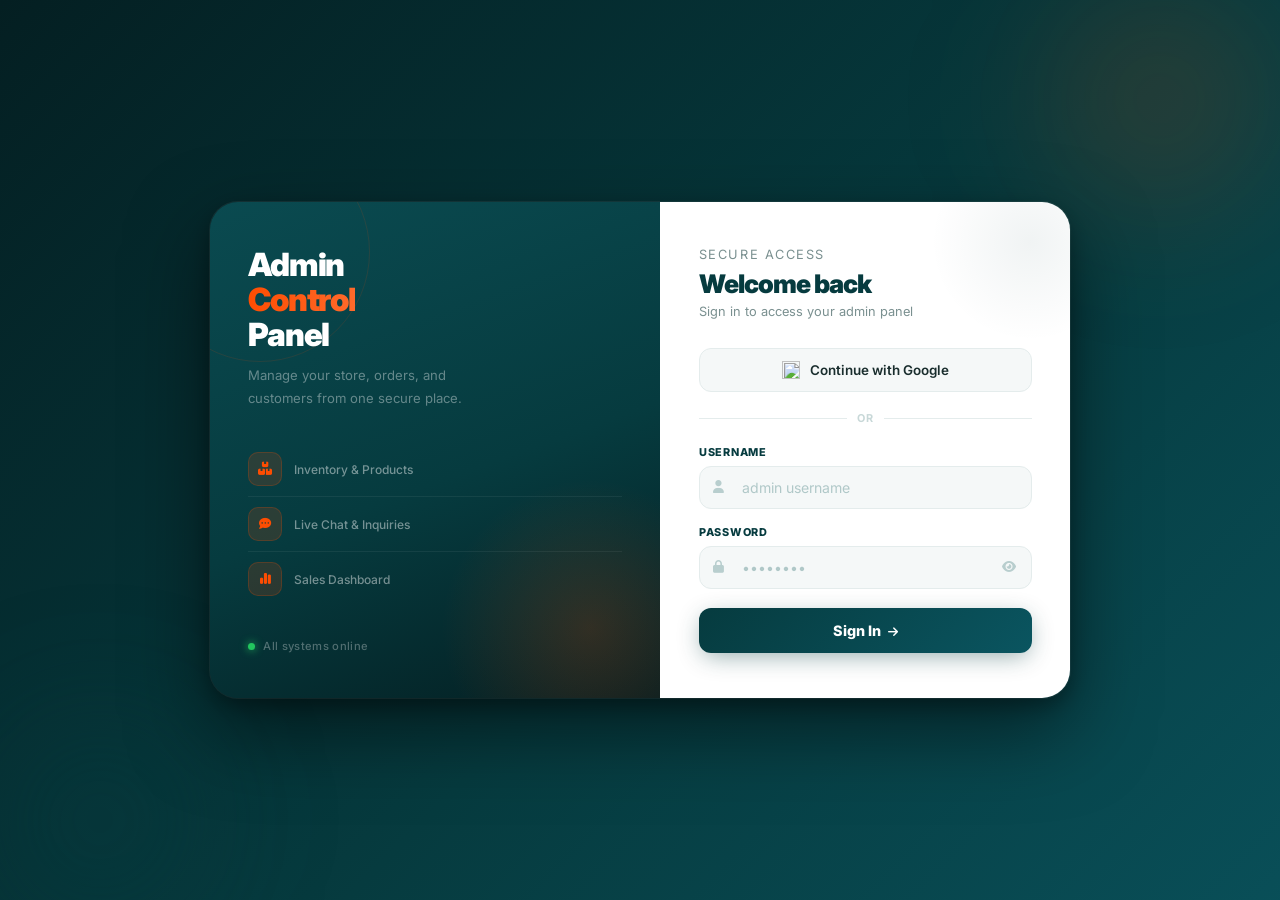
==== admin-login.html @ da143cf5 "Add files via upload" ====
<!DOCTYPE html>
<html lang="en">
<head>
<meta charset="UTF-8">
<meta name="viewport" content="width=device-width, initial-scale=1.0">
<title>Admin Login — Zami Mart</title>
<link rel="icon" type="image/png" href="img/favicon.png">
<link rel="preconnect" href="https://fonts.googleapis.com">
<link rel="preconnect" href="https://fonts.gstatic.com" crossorigin>
<link href="https://fonts.googleapis.com/css2?family=Inter:wght@300;400;500;600;700;800;900&display=swap" rel="stylesheet">
<link rel="stylesheet" href="https://cdnjs.cloudflare.com/ajax/libs/font-awesome/6.5.1/css/all.min.css">
<script type="module" src="firebase-init.js"></script>
<style>
*, *::before, *::after { box-sizing: border-box; margin: 0; padding: 0; }

:root {
  --teal:    #063b3f;
  --teal2:   #0a5560;
  --teal3:   #0d6b78;
  --orange:  #FD4D02;
  --orange2: #ff6a2b;
  --red:     #ef4444;
  --border:  #e4ecec;
  --muted:   #7a9090;
  --bg:      #f5f8f8;
}

html, body {
  height: 100%;
  font-family: 'Inter', sans-serif;
}

body {
  min-height: 100dvh;
  background: #0d1f21;
  display: flex;
  align-items: center;
  justify-content: center;
  padding: 1rem;
  overflow-y: auto;
}

/* ── Animated shifting gradient background ── */
body::before {
  content: '';
  position: fixed; inset: 0;
  background: linear-gradient(
    135deg,
    #041f22,
    #063b3f,
    #0a5560,
    #1a1a1a,
    #3a1800,
    #FD4D02,
    #063b3f,
    #041f22
  );
  background-size: 400% 400%;
  animation: gradientShift 12s ease infinite;
  pointer-events: none;
  z-index: 0;
}
@keyframes gradientShift {
  0%   { background-position: 0% 0%; }
  25%  { background-position: 100% 0%; }
  50%  { background-position: 100% 100%; }
  75%  { background-position: 0% 100%; }
  100% { background-position: 0% 0%; }
}

body::after { content: none; }

/* ── Orb blobs ── */
.blob {
  position: fixed;
  border-radius: 50%;
  pointer-events: none;
  z-index: 0;
  filter: blur(60px);
  animation: blobDrift 8s ease-in-out infinite alternate;
}
.blob-1 {
  width: 360px; height: 360px;
  background: radial-gradient(circle, rgba(253,77,2,.18), transparent 70%);
  top: -80px; right: -60px;
  animation-delay: 0s;
}
.blob-2 {
  width: 280px; height: 280px;
  background: radial-gradient(circle, rgba(6,59,63,.6), transparent 70%);
  bottom: -60px; left: -40px;
  animation-delay: -3s;
}
@keyframes blobDrift {
  from { transform: translate(0,0) scale(1); }
  to   { transform: translate(20px, 15px) scale(1.06); }
}

/* ── Main card ── */
.page {
  position: relative; z-index: 1;
  width: 100%;
  max-width: 860px;
  display: grid;
  grid-template-columns: 1.1fr 1fr;
  border-radius: 28px;
  overflow: hidden;
  box-shadow:
    0 0 0 1px rgba(255,255,255,.06),
    0 32px 80px rgba(0,0,0,.5),
    0 8px 20px rgba(0,0,0,.3);
  animation: cardIn .65s cubic-bezier(.22,1,.36,1) both;
}
@keyframes cardIn {
  from { opacity:0; transform: translateY(32px) scale(.97); }
  to   { opacity:1; transform: none; }
}

/* ══════════════════════════════════
   LEFT PANEL
══════════════════════════════════ */
.panel-left {
  background: linear-gradient(160deg, #0a4a50 0%, #063b3f 55%, #041f22 100%);
  padding: 2.8rem 2.4rem;
  display: flex;
  flex-direction: column;
  justify-content: space-between;
  gap: 2rem;
  position: relative;
  overflow: hidden;
  min-height: 480px;
}

/* inner glow */
.panel-left::before {
  content: '';
  position: absolute;
  width: 300px; height: 300px;
  border-radius: 50%;
  background: radial-gradient(circle, rgba(253,77,2,.18) 0%, transparent 70%);
  bottom: -80px; right: -80px;
  pointer-events: none;
  animation: glowPulse 4s ease-in-out infinite alternate;
}
@keyframes glowPulse {
  from { opacity: .7; transform: scale(1); }
  to   { opacity: 1;  transform: scale(1.1); }
}

/* corner ring accent */
.panel-left::after {
  content: '';
  position: absolute;
  width: 220px; height: 220px;
  border-radius: 50%;
  border: 1px solid rgba(253,77,2,.12);
  top: -60px; left: -60px;
  pointer-events: none;
}

.pl-top { position: relative; z-index: 1; }

/* Logo pill */
.pl-logo-pill {
  display: inline-flex;
  align-items: center;
  gap: 10px;
  background: rgba(255,255,255,.07);
  border: 1px solid rgba(255,255,255,.1);
  backdrop-filter: blur(8px);
  padding: 8px 14px 8px 10px;
  border-radius: 50px;
  margin-bottom: 2rem;
}
.pl-logo-pill img {
  height: 30px;
  width: auto;
  object-fit: contain;
  mix-blend-mode: screen;
  filter: brightness(1.4) saturate(1.1);
}
.pl-logo-pill span {
  font-size: .75rem;
  font-weight: 700;
  letter-spacing: .06em;
  text-transform: uppercase;
  color: rgba(255,255,255,.5);
}

.pl-heading {
  font-size: 2rem;
  font-weight: 900;
  line-height: 1.1;
  letter-spacing: -.04em;
  color: #fff;
  margin-bottom: .75rem;
}
.pl-heading em {
  font-style: normal;
  background: linear-gradient(90deg, var(--orange), var(--orange2));
  -webkit-background-clip: text;
  -webkit-text-fill-color: transparent;
  background-clip: text;
}

.pl-sub {
  font-size: .82rem;
  font-weight: 400;
  color: rgba(255,255,255,.38);
  line-height: 1.7;
  max-width: 240px;
}

/* Feature pills */
.pl-features { position: relative; z-index: 1; }
.pl-feature {
  display: flex;
  align-items: center;
  gap: 12px;
  padding: 10px 0;
  border-bottom: 1px solid rgba(255,255,255,.06);
}
.pl-feature:last-child { border-bottom: none; }
.pl-icon {
  width: 34px; height: 34px;
  border-radius: 10px;
  background: rgba(253,77,2,.15);
  border: 1px solid rgba(253,77,2,.2);
  display: flex; align-items: center; justify-content: center;
  flex-shrink: 0;
  font-size: .78rem;
  color: var(--orange);
}
.pl-feature-text {
  font-size: .75rem;
  font-weight: 500;
  color: rgba(255,255,255,.45);
}

/* Bottom status bar */
.pl-status {
  display: flex;
  align-items: center;
  gap: 8px;
  position: relative; z-index: 1;
}
.pl-dot {
  width: 7px; height: 7px;
  border-radius: 50%;
  background: #22c55e;
  box-shadow: 0 0 8px #22c55e;
  animation: statusPulse 2s ease-in-out infinite;
}
@keyframes statusPulse {
  0%,100% { opacity: 1; box-shadow: 0 0 6px #22c55e; }
  50%      { opacity: .6; box-shadow: 0 0 12px #22c55e; }
}
.pl-status-text {
  font-size: .7rem;
  font-weight: 500;
  color: rgba(255,255,255,.3);
  letter-spacing: .03em;
}

/* ══════════════════════════════════
   RIGHT PANEL
══════════════════════════════════ */
.panel-right {
  background: #fff;
  padding: 2.8rem 2.4rem;
  display: flex;
  flex-direction: column;
  justify-content: center;
  position: relative;
  overflow: hidden;
}

/* top-right teal corner glow */
.panel-right::before {
  content: '';
  position: absolute;
  width: 200px; height: 200px;
  border-radius: 50%;
  background: radial-gradient(circle, rgba(6,59,63,.06) 0%, transparent 70%);
  top: -60px; right: -60px;
  pointer-events: none;
}

/* ── Push notification banner ── */
.notif-banner {
  display: none;
  align-items: center;
  gap: 10px;
  background: linear-gradient(135deg, #fff7f4, #fff);
  border: 1.5px solid rgba(253,77,2,.2);
  border-radius: 12px;
  padding: 10px 12px;
  margin-bottom: 1.4rem;
  animation: bannerSlide .4s cubic-bezier(.22,1,.36,1) both;
}
.notif-banner.show { display: flex; }
@keyframes bannerSlide {
  from { opacity:0; transform: translateY(-8px); }
  to   { opacity:1; transform: none; }
}
.notif-icon {
  width: 34px; height: 34px;
  border-radius: 9px;
  background: linear-gradient(135deg, var(--orange), var(--orange2));
  display: flex; align-items: center; justify-content: center;
  font-size: .8rem; color: #fff; flex-shrink: 0;
}
.notif-text {
  flex: 1;
  font-size: .72rem;
  color: #4a6060;
  line-height: 1.4;
}
.notif-text strong {
  display: block;
  font-size: .75rem;
  font-weight: 700;
  color: var(--teal);
  margin-bottom: 1px;
}
.notif-btn {
  background: var(--orange);
  color: #fff;
  border: none;
  font-family: 'Inter', sans-serif;
  font-size: .68rem;
  font-weight: 700;
  padding: 5px 10px;
  border-radius: 6px;
  cursor: pointer;
  white-space: nowrap;
  transition: background .15s;
  flex-shrink: 0;
}
.notif-btn:hover { background: var(--orange2); }
.notif-dismiss {
  background: none; border: none;
  color: #b0c4c4; cursor: pointer;
  font-size: .75rem; padding: 2px;
  transition: color .15s; flex-shrink: 0;
}
.notif-dismiss:hover { color: var(--teal); }

/* ── Form head ── */
.form-head { margin-bottom: 1.8rem; }
.form-eyebrow {
  font-size: .65rem;
  font-weight: 800;
  letter-spacing: .12em;
  text-transform: uppercase;
  color: var(--orange);
  margin-bottom: .5rem;
}
.form-head h1 {
  font-size: 1.6rem;
  font-weight: 900;
  color: var(--teal);
  letter-spacing: -.04em;
  line-height: 1.1;
  margin-bottom: .4rem;
}
.form-head p {
  font-size: .8rem;
  color: var(--muted);
  font-weight: 400;
}

/* ── Alert ── */
.alert {
  display: none;
  align-items: center; gap: 9px;
  padding: .7rem 1rem;
  border-radius: 10px;
  font-size: .78rem; font-weight: 500;
  margin-bottom: 1rem;
  background: #fef2f2;
  color: var(--red);
  border: 1px solid rgba(239,68,68,.15);
  animation: alertIn .25s ease;
}
.alert.show { display: flex; }
@keyframes alertIn { from { opacity:0; transform:translateY(-5px); } to { opacity:1; transform:none; } }

/* ── Google button ── */
.btn-google {
  display: flex; align-items: center; justify-content: center; gap: 10px;
  width: 100%;
  background: var(--bg);
  color: #1a2e2e;
  font-family: 'Inter', sans-serif;
  font-size: .84rem; font-weight: 600;
  padding: 12px 16px;
  border-radius: 12px;
  border: 1.5px solid var(--border);
  cursor: pointer;
  margin-bottom: 1.2rem;
  transition: border-color .2s, box-shadow .2s, background .15s, transform .1s;
}
.btn-google:hover:not(:disabled) {
  border-color: #c5d5d5;
  background: #fff;
  box-shadow: 0 4px 14px rgba(0,0,0,.07);
  transform: translateY(-1px);
}
.btn-google:active:not(:disabled) { transform: none; }
.btn-google:disabled { opacity: .55; cursor: default; }
.btn-google img { width: 18px; height: 18px; }
.btn-google .g-spin {
  width: 16px; height: 16px;
  border: 2px solid #ddd; border-top-color: var(--teal);
  border-radius: 50%; animation: spin .7s linear infinite; display: none;
}
.btn-google.loading .g-spin { display: block; }
.btn-google.loading .g-label { display: none; }

/* ── Divider ── */
.divider {
  display: flex; align-items: center; gap: 10px;
  margin-bottom: 1.2rem;
  color: #c8d8d8; font-size: .68rem; font-weight: 700;
  letter-spacing: .08em; text-transform: uppercase;
}
.divider::before, .divider::after {
  content: ''; flex: 1; height: 1px; background: var(--border);
}

/* ── Fields ── */
.field { margin-bottom: 1rem; }
.field label {
  display: block;
  font-size: .68rem; font-weight: 800;
  color: var(--teal);
  letter-spacing: .07em; text-transform: uppercase;
  margin-bottom: .45rem;
}
.input-wrap { position: relative; }
.input-wrap input {
  width: 100%;
  padding: 12px 14px 12px 42px;
  border: 1.5px solid var(--border);
  border-radius: 12px;
  font-family: 'Inter', sans-serif;
  font-size: .88rem; color: var(--teal);
  background: var(--bg);
  outline: none;
  transition: border-color .2s, box-shadow .2s, background .2s;
}
.input-wrap input::placeholder { color: #b0c8c8; }
.input-wrap input:focus {
  border-color: var(--teal);
  background: #fff;
  box-shadow: 0 0 0 4px rgba(6,59,63,.07);
}
.input-icon {
  position: absolute;
  left: 14px; top: 50%; transform: translateY(-50%);
  color: #b8cece; font-size: .78rem; pointer-events: none;
  transition: color .2s;
}
.input-wrap:focus-within .input-icon { color: var(--teal); }
.field.err input {
  border-color: var(--red);
  background: #fff8f8;
  box-shadow: 0 0 0 4px rgba(239,68,68,.07);
}
.pw-toggle {
  position: absolute; right: 12px; top: 50%; transform: translateY(-50%);
  background: none; border: none; color: #b8cece;
  font-size: .78rem; cursor: pointer; padding: 4px;
  transition: color .2s;
}
.pw-toggle:hover { color: var(--teal); }
.field-err {
  display: none;
  font-size: .68rem; color: var(--red);
  margin-top: .35rem; align-items: center; gap: 5px;
  font-weight: 500;
}
.field-err.show { display: flex; }

/* ── Login button ── */
.btn-login {
  display: flex; align-items: center; justify-content: center; gap: 8px;
  width: 100%;
  background: linear-gradient(135deg, var(--teal), var(--teal2));
  color: #fff;
  font-family: 'Inter', sans-serif;
  font-size: .9rem; font-weight: 800;
  padding: 14px 0; border-radius: 12px; border: none;
  cursor: pointer; margin-top: .2rem;
  transition: transform .15s, box-shadow .2s, filter .2s;
  box-shadow: 0 6px 24px -4px rgba(6,59,63,.45);
  letter-spacing: .01em;
}
.btn-login:hover:not(:disabled) {
  transform: translateY(-2px);
  box-shadow: 0 12px 32px -6px rgba(6,59,63,.5);
  filter: brightness(1.08);
}
.btn-login:active:not(:disabled) { transform: none; box-shadow: 0 4px 14px -4px rgba(6,59,63,.4); }
.btn-login:disabled { opacity: .6; cursor: default; }
.btn-spin {
  width: 16px; height: 16px;
  border: 2.5px solid rgba(255,255,255,.3);
  border-top-color: #fff; border-radius: 50%;
  animation: spin .7s linear infinite; display: none;
}
@keyframes spin { to { transform: rotate(360deg); } }
.btn-login.loading .btn-spin { display: block; }
.btn-login.loading .btn-text { display: none; }

/* ── Success overlay ── */
.success-overlay {
  display: none;
  position: absolute; inset: 0;
  background: #fff;
  flex-direction: column; align-items: center; justify-content: center;
  gap: 14px; text-align: center; padding: 2rem;
  z-index: 20;
  animation: overlayIn .4s cubic-bezier(.22,1,.36,1) both;
}
.success-overlay.show { display: flex; }
@keyframes overlayIn { from { opacity:0; } to { opacity:1; } }

.so-ring {
  width: 72px; height: 72px;
  border-radius: 50%;
  background: linear-gradient(135deg, var(--teal), var(--teal2));
  display: flex; align-items: center; justify-content: center;
  box-shadow: 0 8px 32px -8px rgba(6,59,63,.55), 0 0 0 10px rgba(6,59,63,.06);
  animation: ringIn .5s cubic-bezier(.34,1.56,.64,1) both;
}
@keyframes ringIn { from { transform: scale(0); } to { transform: scale(1); } }
.so-ring svg path {
  stroke-dasharray: 26; stroke-dashoffset: 26;
  animation: drawCheck .35s ease .25s forwards;
}
@keyframes drawCheck { to { stroke-dashoffset: 0; } }
.so-avatar {
  width: 48px; height: 48px; border-radius: 50%;
  object-fit: cover; border: 2.5px solid var(--teal);
  display: none;
}
.so-name { font-size: 1.05rem; font-weight: 900; color: var(--teal); letter-spacing: -.03em; }
.so-sub  { font-size: .78rem; color: var(--muted); }
.so-loader {
  display: flex; gap: 5px; align-items: center;
}
.so-loader-dot {
  width: 5px; height: 5px; border-radius: 50%;
  background: var(--orange);
  animation: loaderBounce .7s ease-in-out infinite alternate;
}
.so-loader-dot:nth-child(2) { animation-delay: .15s; background: var(--teal); }
.so-loader-dot:nth-child(3) { animation-delay: .3s;  background: #f0b429; }
@keyframes loaderBounce {
  from { transform: translateY(0); opacity: .5; }
  to   { transform: translateY(-5px); opacity: 1; }
}

/* ── Shake ── */
@keyframes shake {
  0%,100% { transform: translateX(0); }
  18%      { transform: translateX(-8px); }
  36%      { transform: translateX(8px); }
  54%      { transform: translateX(-5px); }
  72%      { transform: translateX(5px); }
}
.shake { animation: shake .4s ease; }

/* ══════════════════════════════════
   RESPONSIVE
══════════════════════════════════ */
@media (max-width: 680px) {
  body { padding: .75rem; }

  .page {
    grid-template-columns: 1fr;
    max-width: 420px;
    border-radius: 20px;
  }

  .panel-left {
    padding: 2rem 1.8rem 1.6rem;
    min-height: auto;
    gap: 1.4rem;
  }
  .pl-logo-pill { margin-bottom: 1.2rem; }
  .pl-heading { font-size: 1.55rem; }
  .pl-features { display: none; } /* hide on mobile to save space */
  .pl-status { margin-top: 0; }

  .panel-right { padding: 2rem 1.8rem; }
  .form-head h1 { font-size: 1.35rem; }
}

@media (max-width: 380px) {
  .panel-right { padding: 1.6rem 1.4rem; }
  .panel-left  { padding: 1.6rem 1.4rem; }
}
</style>
</head>
<body>

<!-- atmospheric blobs -->
<div class="blob blob-1"></div>
<div class="blob blob-2"></div>

<div class="page">

  <!-- ══ LEFT PANEL ══ -->
  <div class="panel-left">

    <div class="pl-top">
      <h2 class="pl-heading">Admin<br><em>Control</em><br>Panel</h2>
      <p class="pl-sub">Manage your store, orders, and customers from one secure place.</p>
    </div>

    <div class="pl-features">
      <div class="pl-feature">
        <div class="pl-icon"><i class="fa-solid fa-boxes-stacked"></i></div>
        <span class="pl-feature-text">Inventory & Products</span>
      </div>
      <div class="pl-feature">
        <div class="pl-icon"><i class="fa-solid fa-comment-dots"></i></div>
        <span class="pl-feature-text">Live Chat & Inquiries</span>
      </div>
      <div class="pl-feature">
        <div class="pl-icon"><i class="fa-solid fa-chart-simple"></i></div>
        <span class="pl-feature-text">Sales Dashboard</span>
      </div>
    </div>

    <div class="pl-status">
      <span class="pl-dot"></span>
      <span class="pl-status-text">All systems online</span>
    </div>

  </div>

  <!-- ══ RIGHT PANEL ══ -->
  <div class="panel-right" id="panelRight">

    <!-- Success overlay -->
    <div class="success-overlay" id="successOverlay">
      <div class="so-ring">
        <svg width="30" height="30" viewBox="0 0 30 30" fill="none">
          <path d="M7 15.5L13 21.5L23 10" stroke="#fff" stroke-width="3" stroke-linecap="round" stroke-linejoin="round"/>
        </svg>
      </div>
      <img class="so-avatar" id="soAvatar" src="" alt="">
      <p class="so-name" id="soName">Welcome back!</p>
      <p class="so-sub">Redirecting to dashboard…</p>
      <div class="so-loader">
        <span class="so-loader-dot"></span>
        <span class="so-loader-dot"></span>
        <span class="so-loader-dot"></span>
      </div>
    </div>

    <!-- Push notification banner -->
    <div class="notif-banner" id="notifBanner">
      <div class="notif-icon"><i class="fa-solid fa-bell"></i></div>
      <div class="notif-text">
        <strong>Enable Notifications</strong>
        Get alerts for new orders & inquiries
      </div>
      <button class="notif-btn" id="notifAllow">Enable</button>
      <button class="notif-dismiss" id="notifDismiss" title="Dismiss"><i class="fa-solid fa-xmark"></i></button>
    </div>

    <div class="form-head">
      <p class="form-eyebrow">Secure Access</p>
      <h1>Welcome back</h1>
      <p>Sign in to access your admin panel</p>
    </div>

    <!-- Alert -->
    <div class="alert" id="alertBox">
      <i class="fa-solid fa-circle-xmark"></i>
      <span id="alertMsg">Incorrect credentials.</span>
    </div>

    <!-- Google SSO -->
    <button class="btn-google" id="btnGoogle">
      <img src="https://www.gstatic.com/firebasejs/ui/2.0.0/images/auth/google.svg" alt="">
      <span class="g-label">Continue with Google</span>
      <div class="g-spin"></div>
    </button>

    <div class="divider">or</div>

    <!-- Username -->
    <div class="field" id="fieldUser">
      <label for="adminUser">Username</label>
      <div class="input-wrap">
        <input type="text" id="adminUser" placeholder="admin username" autocomplete="username" autocapitalize="off" spellcheck="false">
        <i class="fa-solid fa-user input-icon"></i>
      </div>
      <div class="field-err" id="errUser"><i class="fa-solid fa-circle-exclamation"></i> This field is required</div>
    </div>

    <!-- Password -->
    <div class="field" id="fieldPw">
      <label for="adminPw">Password</label>
      <div class="input-wrap">
        <input type="password" id="adminPw" placeholder="••••••••" autocomplete="current-password">
        <i class="fa-solid fa-lock input-icon"></i>
        <button type="button" class="pw-toggle" id="pwToggle" tabindex="-1">
          <i class="fa-solid fa-eye" id="pwToggleIcon"></i>
        </button>
      </div>
      <div class="field-err" id="errPw"><i class="fa-solid fa-circle-exclamation"></i> This field is required</div>
    </div>

    <button class="btn-login" id="loginBtn">
      <div class="btn-spin"></div>
      <span class="btn-text">Sign In &nbsp;<i class="fa-solid fa-arrow-right" style="font-size:.8em"></i></span>
    </button>

  </div>
</div>

<script>
(function () {
  'use strict';

  // ── CREDENTIALS ──────────────────────────────
  var ADMIN_USER   = 'zamimart_admin';
  var ADMIN_PASS   = 'Zami@2026!';
  var ADMIN_EMAILS = [
    'zamimart.official@gmail.com',
  ];
  var SESSION_KEY = 'zm_admin_auth';
  var TARGET      = 'admin.html';

  // Already logged in → skip
  try {
    if (sessionStorage.getItem(SESSION_KEY) === '1') {
      window.location.replace(TARGET);
    }
  } catch(e) {}

  // ── DOM ──────────────────────────────────────
  var panelRight  = document.getElementById('panelRight');
  var overlay     = document.getElementById('successOverlay');
  var alertBox    = document.getElementById('alertBox');
  var alertMsg    = document.getElementById('alertMsg');
  var userEl      = document.getElementById('adminUser');
  var pwEl        = document.getElementById('adminPw');
  var loginBtn    = document.getElementById('loginBtn');
  var btnGoogle   = document.getElementById('btnGoogle');
  var pwToggle    = document.getElementById('pwToggle');
  var pwIcon      = document.getElementById('pwToggleIcon');
  var fieldUser   = document.getElementById('fieldUser');
  var fieldPw     = document.getElementById('fieldPw');
  var errUser     = document.getElementById('errUser');
  var errPw       = document.getElementById('errPw');
  var soName      = document.getElementById('soName');
  var soAvatar    = document.getElementById('soAvatar');
  var notifBanner = document.getElementById('notifBanner');
  var notifAllow  = document.getElementById('notifAllow');
  var notifDismiss= document.getElementById('notifDismiss');

  // ── Push Notification Setup ───────────────────
  function initNotifBanner() {
    if (!('Notification' in window)) return;
    var dismissed = false;
    try { dismissed = localStorage.getItem('zm_notif_dismissed') === '1'; } catch(e){}

    if (dismissed) return;
    if (Notification.permission === 'granted') return;
    if (Notification.permission === 'denied') return;

    // Show banner after short delay
    setTimeout(function() {
      notifBanner.classList.add('show');
    }, 1200);

    notifAllow.addEventListener('click', function() {
      Notification.requestPermission().then(function(perm) {
        notifBanner.classList.remove('show');
        try { localStorage.setItem('zm_notif_dismissed', '1'); } catch(e){}
        if (perm === 'granted') {
          // Test notification
          setTimeout(function() {
            try {
              new Notification('Zami Mart Admin', {
                body: 'Notifications enabled! You\'ll be alerted for new orders.',
                icon: 'img/favicon.png',
                badge: 'img/favicon.png'
              });
            } catch(e) {}
          }, 300);
        }
      });
    });

    notifDismiss.addEventListener('click', function() {
      notifBanner.classList.remove('show');
      try { localStorage.setItem('zm_notif_dismissed', '1'); } catch(e){}
    });
  }

  initNotifBanner();

  // ── Helpers ──────────────────────────────────
  function showAlert(msg) { alertMsg.textContent = msg; alertBox.classList.add('show'); }
  function hideAlert()    { alertBox.classList.remove('show'); }

  function shake() {
    panelRight.classList.remove('shake');
    void panelRight.offsetWidth;
    panelRight.classList.add('shake');
    panelRight.addEventListener('animationend', function() {
      panelRight.classList.remove('shake');
    }, { once: true });
  }

  function clearErrors() {
    fieldUser.classList.remove('err'); errUser.classList.remove('show');
    fieldPw.classList.remove('err');   errPw.classList.remove('show');
    hideAlert();
  }

  function grantAccess(name, photoURL) {
    try { sessionStorage.setItem(SESSION_KEY, '1'); } catch(e){}
    soName.textContent = 'Welcome, ' + (name || 'Admin') + '!';
    if (photoURL) { soAvatar.src = photoURL; soAvatar.style.display = 'block'; }
    overlay.classList.add('show');

    // Send notification if permission granted
    if (typeof Notification !== 'undefined' && Notification.permission === 'granted') {
      try {
        new Notification('Zami Mart Admin', {
          body: 'You are now signed in to the admin panel.',
          icon: 'img/favicon.png'
        });
      } catch(e) {}
    }

    setTimeout(function() { window.location.replace(TARGET); }, 1800);
  }

  // ── Password toggle ──────────────────────────
  pwToggle.addEventListener('click', function() {
    var show = pwEl.type === 'password';
    pwEl.type = show ? 'text' : 'password';
    pwIcon.className = show ? 'fa-solid fa-eye-slash' : 'fa-solid fa-eye';
  });

  // ── Clear on type ────────────────────────────
  userEl.addEventListener('input', clearErrors);
  pwEl.addEventListener('input', clearErrors);

  // ── Enter key ────────────────────────────────
  [userEl, pwEl].forEach(function(el) {
    el.addEventListener('keydown', function(e) { if (e.key === 'Enter') doLogin(); });
  });

  // ── Username + Password login ─────────────────
  loginBtn.addEventListener('click', doLogin);

  function doLogin() {
    clearErrors();
    var user = userEl.value.trim();
    var pass = pwEl.value;
    var ok   = true;

    if (!user) { fieldUser.classList.add('err'); errUser.classList.add('show'); ok = false; }
    if (!pass) { fieldPw.classList.add('err');   errPw.classList.add('show');   ok = false; }
    if (!ok) return;

    loginBtn.classList.add('loading');
    loginBtn.disabled = true;

    setTimeout(function() {
      if (user === ADMIN_USER && pass === ADMIN_PASS) {
        grantAccess('Admin');
      } else {
        loginBtn.classList.remove('loading');
        loginBtn.disabled = false;
        shake();
        fieldPw.classList.add('err');
        showAlert('Incorrect username or password.');
        pwEl.value = '';
        pwEl.focus();
      }
    }, 700);
  }

  // ── Google Sign-In ────────────────────────────
  function triggerGoogle() {
    if (typeof window.zmSignInWithGoogle !== 'function') {
      window.addEventListener('fb-ready', triggerGoogle, { once: true });
      return;
    }
    btnGoogle.classList.add('loading');
    btnGoogle.disabled = true;

    window.zmSignInWithGoogle().then(function(gUser) {
      var email   = (gUser.email || '').toLowerCase().trim();
      var isAdmin = ADMIN_EMAILS.some(function(e) { return e.toLowerCase() === email; });

      if (isAdmin) {
        grantAccess(gUser.displayName || gUser.email, gUser.photoURL);
      } else {
        if (window.zmSignOutGoogle) window.zmSignOutGoogle();
        btnGoogle.classList.remove('loading');
        btnGoogle.disabled = false;
        shake();
        showAlert('Access denied. This Google account is not authorized.');
      }
    }).catch(function(err) {
      btnGoogle.classList.remove('loading');
      btnGoogle.disabled = false;
      if (err && err.code === 'auth/popup-closed-by-user') return;
      showAlert('Google sign-in failed. Please try again.');
    });
  }

  btnGoogle.addEventListener('click', triggerGoogle);

})();
</script>
</body>
</html>
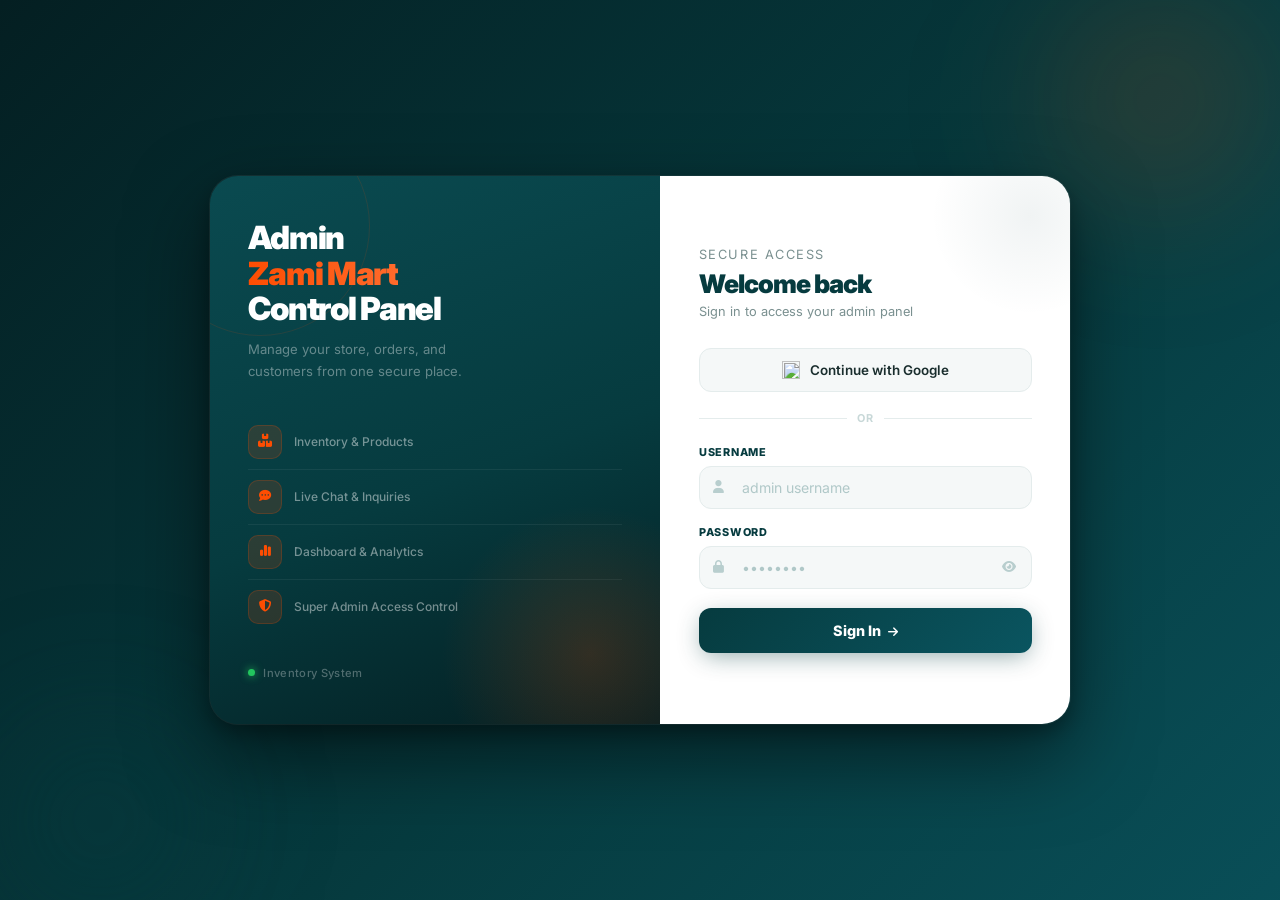
==== commit 1766d3fd: "Add files via upload" ====
--- a/admin-login.html
+++ b/admin-login.html
@@ -40,21 +40,10 @@
   overflow-y: auto;
 }
 
-/* ── Animated shifting gradient background ── */
 body::before {
   content: '';
   position: fixed; inset: 0;
-  background: linear-gradient(
-    135deg,
-    #041f22,
-    #063b3f,
-    #0a5560,
-    #1a1a1a,
-    #3a1800,
-    #FD4D02,
-    #063b3f,
-    #041f22
-  );
+  background: linear-gradient(135deg,#041f22,#063b3f,#0a5560,#1a1a1a,#3a1800,#FD4D02,#063b3f,#041f22);
   background-size: 400% 400%;
   animation: gradientShift 12s ease infinite;
   pointer-events: none;
@@ -68,9 +57,6 @@
   100% { background-position: 0% 0%; }
 }
 
-body::after { content: none; }
-
-/* ── Orb blobs ── */
 .blob {
   position: fixed;
   border-radius: 50%;
@@ -83,7 +69,6 @@
   width: 360px; height: 360px;
   background: radial-gradient(circle, rgba(253,77,2,.18), transparent 70%);
   top: -80px; right: -60px;
-  animation-delay: 0s;
 }
 .blob-2 {
   width: 280px; height: 280px;
@@ -96,7 +81,6 @@
   to   { transform: translate(20px, 15px) scale(1.06); }
 }
 
-/* ── Main card ── */
 .page {
   position: relative; z-index: 1;
   width: 100%;
@@ -105,10 +89,7 @@
   grid-template-columns: 1.1fr 1fr;
   border-radius: 28px;
   overflow: hidden;
-  box-shadow:
-    0 0 0 1px rgba(255,255,255,.06),
-    0 32px 80px rgba(0,0,0,.5),
-    0 8px 20px rgba(0,0,0,.3);
+  box-shadow: 0 0 0 1px rgba(255,255,255,.06), 0 32px 80px rgba(0,0,0,.5), 0 8px 20px rgba(0,0,0,.3);
   animation: cardIn .65s cubic-bezier(.22,1,.36,1) both;
 }
 @keyframes cardIn {
@@ -116,9 +97,7 @@
   to   { opacity:1; transform: none; }
 }
 
-/* ══════════════════════════════════
-   LEFT PANEL
-══════════════════════════════════ */
+/* LEFT PANEL */
 .panel-left {
   background: linear-gradient(160deg, #0a4a50 0%, #063b3f 55%, #041f22 100%);
   padding: 2.8rem 2.4rem;
@@ -130,8 +109,6 @@
   overflow: hidden;
   min-height: 480px;
 }
-
-/* inner glow */
 .panel-left::before {
   content: '';
   position: absolute;
@@ -146,8 +123,6 @@
   from { opacity: .7; transform: scale(1); }
   to   { opacity: 1;  transform: scale(1.1); }
 }
-
-/* corner ring accent */
 .panel-left::after {
   content: '';
   position: absolute;
@@ -157,36 +132,7 @@
   top: -60px; left: -60px;
   pointer-events: none;
 }
-
 .pl-top { position: relative; z-index: 1; }
-
-/* Logo pill */
-.pl-logo-pill {
-  display: inline-flex;
-  align-items: center;
-  gap: 10px;
-  background: rgba(255,255,255,.07);
-  border: 1px solid rgba(255,255,255,.1);
-  backdrop-filter: blur(8px);
-  padding: 8px 14px 8px 10px;
-  border-radius: 50px;
-  margin-bottom: 2rem;
-}
-.pl-logo-pill img {
-  height: 30px;
-  width: auto;
-  object-fit: contain;
-  mix-blend-mode: screen;
-  filter: brightness(1.4) saturate(1.1);
-}
-.pl-logo-pill span {
-  font-size: .75rem;
-  font-weight: 700;
-  letter-spacing: .06em;
-  text-transform: uppercase;
-  color: rgba(255,255,255,.5);
-}
-
 .pl-heading {
   font-size: 2rem;
   font-weight: 900;
@@ -202,7 +148,6 @@
   -webkit-text-fill-color: transparent;
   background-clip: text;
 }
-
 .pl-sub {
   font-size: .82rem;
   font-weight: 400;
@@ -210,8 +155,6 @@
   line-height: 1.7;
   max-width: 240px;
 }
-
-/* Feature pills */
 .pl-features { position: relative; z-index: 1; }
 .pl-feature {
   display: flex;
@@ -231,19 +174,8 @@
   font-size: .78rem;
   color: var(--orange);
 }
-.pl-feature-text {
-  font-size: .75rem;
-  font-weight: 500;
-  color: rgba(255,255,255,.45);
-}
-
-/* Bottom status bar */
-.pl-status {
-  display: flex;
-  align-items: center;
-  gap: 8px;
-  position: relative; z-index: 1;
-}
+.pl-feature-text { font-size: .75rem; font-weight: 500; color: rgba(255,255,255,.45); }
+.pl-status { display: flex; align-items: center; gap: 8px; position: relative; z-index: 1; }
 .pl-dot {
   width: 7px; height: 7px;
   border-radius: 50%;
@@ -255,16 +187,9 @@
   0%,100% { opacity: 1; box-shadow: 0 0 6px #22c55e; }
   50%      { opacity: .6; box-shadow: 0 0 12px #22c55e; }
 }
-.pl-status-text {
-  font-size: .7rem;
-  font-weight: 500;
-  color: rgba(255,255,255,.3);
-  letter-spacing: .03em;
-}
-
-/* ══════════════════════════════════
-   RIGHT PANEL
-══════════════════════════════════ */
+.pl-status-text { font-size: .7rem; font-weight: 500; color: rgba(255,255,255,.3); letter-spacing: .03em; }
+
+/* RIGHT PANEL */
 .panel-right {
   background: #fff;
   padding: 2.8rem 2.4rem;
@@ -274,8 +199,6 @@
   position: relative;
   overflow: hidden;
 }
-
-/* top-right teal corner glow */
 .panel-right::before {
   content: '';
   position: absolute;
@@ -286,7 +209,7 @@
   pointer-events: none;
 }
 
-/* ── Push notification banner ── */
+/* Notification banner */
 .notif-banner {
   display: none;
   align-items: center;
@@ -310,67 +233,25 @@
   display: flex; align-items: center; justify-content: center;
   font-size: .8rem; color: #fff; flex-shrink: 0;
 }
-.notif-text {
-  flex: 1;
-  font-size: .72rem;
-  color: #4a6060;
-  line-height: 1.4;
-}
-.notif-text strong {
-  display: block;
-  font-size: .75rem;
-  font-weight: 700;
-  color: var(--teal);
-  margin-bottom: 1px;
-}
+.notif-text { flex: 1; font-size: .72rem; color: #4a6060; line-height: 1.4; }
+.notif-text strong { display: block; font-size: .75rem; font-weight: 700; color: var(--teal); margin-bottom: 1px; }
 .notif-btn {
-  background: var(--orange);
-  color: #fff;
-  border: none;
-  font-family: 'Inter', sans-serif;
-  font-size: .68rem;
-  font-weight: 700;
-  padding: 5px 10px;
-  border-radius: 6px;
-  cursor: pointer;
-  white-space: nowrap;
-  transition: background .15s;
-  flex-shrink: 0;
+  background: var(--orange); color: #fff; border: none;
+  font-family: 'Inter', sans-serif; font-size: .68rem; font-weight: 700;
+  padding: 5px 10px; border-radius: 6px; cursor: pointer; white-space: nowrap;
+  transition: background .15s; flex-shrink: 0;
 }
 .notif-btn:hover { background: var(--orange2); }
-.notif-dismiss {
-  background: none; border: none;
-  color: #b0c4c4; cursor: pointer;
-  font-size: .75rem; padding: 2px;
-  transition: color .15s; flex-shrink: 0;
-}
+.notif-dismiss { background: none; border: none; color: #b0c4c4; cursor: pointer; font-size: .75rem; padding: 2px; transition: color .15s; flex-shrink: 0; }
 .notif-dismiss:hover { color: var(--teal); }
 
-/* ── Form head ── */
+/* Form head */
 .form-head { margin-bottom: 1.8rem; }
-.form-eyebrow {
-  font-size: .65rem;
-  font-weight: 800;
-  letter-spacing: .12em;
-  text-transform: uppercase;
-  color: var(--orange);
-  margin-bottom: .5rem;
-}
-.form-head h1 {
-  font-size: 1.6rem;
-  font-weight: 900;
-  color: var(--teal);
-  letter-spacing: -.04em;
-  line-height: 1.1;
-  margin-bottom: .4rem;
-}
-.form-head p {
-  font-size: .8rem;
-  color: var(--muted);
-  font-weight: 400;
-}
-
-/* ── Alert ── */
+.form-eyebrow { font-size: .65rem; font-weight: 800; letter-spacing: .12em; text-transform: uppercase; color: var(--orange); margin-bottom: .5rem; }
+.form-head h1 { font-size: 1.6rem; font-weight: 900; color: var(--teal); letter-spacing: -.04em; line-height: 1.1; margin-bottom: .4rem; }
+.form-head p { font-size: .8rem; color: var(--muted); font-weight: 400; }
+
+/* Alert */
 .alert {
   display: none;
   align-items: center; gap: 9px;
@@ -386,7 +267,7 @@
 .alert.show { display: flex; }
 @keyframes alertIn { from { opacity:0; transform:translateY(-5px); } to { opacity:1; transform:none; } }
 
-/* ── Google button ── */
+/* Google button */
 .btn-google {
   display: flex; align-items: center; justify-content: center; gap: 10px;
   width: 100%;
@@ -418,26 +299,18 @@
 .btn-google.loading .g-spin { display: block; }
 .btn-google.loading .g-label { display: none; }
 
-/* ── Divider ── */
+/* Divider */
 .divider {
   display: flex; align-items: center; gap: 10px;
   margin-bottom: 1.2rem;
   color: #c8d8d8; font-size: .68rem; font-weight: 700;
   letter-spacing: .08em; text-transform: uppercase;
 }
-.divider::before, .divider::after {
-  content: ''; flex: 1; height: 1px; background: var(--border);
-}
-
-/* ── Fields ── */
+.divider::before, .divider::after { content: ''; flex: 1; height: 1px; background: var(--border); }
+
+/* Fields */
 .field { margin-bottom: 1rem; }
-.field label {
-  display: block;
-  font-size: .68rem; font-weight: 800;
-  color: var(--teal);
-  letter-spacing: .07em; text-transform: uppercase;
-  margin-bottom: .45rem;
-}
+.field label { display: block; font-size: .68rem; font-weight: 800; color: var(--teal); letter-spacing: .07em; text-transform: uppercase; margin-bottom: .45rem; }
 .input-wrap { position: relative; }
 .input-wrap input {
   width: 100%;
@@ -451,39 +324,16 @@
   transition: border-color .2s, box-shadow .2s, background .2s;
 }
 .input-wrap input::placeholder { color: #b0c8c8; }
-.input-wrap input:focus {
-  border-color: var(--teal);
-  background: #fff;
-  box-shadow: 0 0 0 4px rgba(6,59,63,.07);
-}
-.input-icon {
-  position: absolute;
-  left: 14px; top: 50%; transform: translateY(-50%);
-  color: #b8cece; font-size: .78rem; pointer-events: none;
-  transition: color .2s;
-}
+.input-wrap input:focus { border-color: var(--teal); background: #fff; box-shadow: 0 0 0 4px rgba(6,59,63,.07); }
+.input-icon { position: absolute; left: 14px; top: 50%; transform: translateY(-50%); color: #b8cece; font-size: .78rem; pointer-events: none; transition: color .2s; }
 .input-wrap:focus-within .input-icon { color: var(--teal); }
-.field.err input {
-  border-color: var(--red);
-  background: #fff8f8;
-  box-shadow: 0 0 0 4px rgba(239,68,68,.07);
-}
-.pw-toggle {
-  position: absolute; right: 12px; top: 50%; transform: translateY(-50%);
-  background: none; border: none; color: #b8cece;
-  font-size: .78rem; cursor: pointer; padding: 4px;
-  transition: color .2s;
-}
+.field.err input { border-color: var(--red); background: #fff8f8; box-shadow: 0 0 0 4px rgba(239,68,68,.07); }
+.pw-toggle { position: absolute; right: 12px; top: 50%; transform: translateY(-50%); background: none; border: none; color: #b8cece; font-size: .78rem; cursor: pointer; padding: 4px; transition: color .2s; }
 .pw-toggle:hover { color: var(--teal); }
-.field-err {
-  display: none;
-  font-size: .68rem; color: var(--red);
-  margin-top: .35rem; align-items: center; gap: 5px;
-  font-weight: 500;
-}
+.field-err { display: none; font-size: .68rem; color: var(--red); margin-top: .35rem; align-items: center; gap: 5px; font-weight: 500; }
 .field-err.show { display: flex; }
 
-/* ── Login button ── */
+/* Login button */
 .btn-login {
   display: flex; align-items: center; justify-content: center; gap: 8px;
   width: 100%;
@@ -497,73 +347,125 @@
   box-shadow: 0 6px 24px -4px rgba(6,59,63,.45);
   letter-spacing: .01em;
 }
-.btn-login:hover:not(:disabled) {
-  transform: translateY(-2px);
-  box-shadow: 0 12px 32px -6px rgba(6,59,63,.5);
-  filter: brightness(1.08);
-}
-.btn-login:active:not(:disabled) { transform: none; box-shadow: 0 4px 14px -4px rgba(6,59,63,.4); }
+.btn-login:hover:not(:disabled) { transform: translateY(-2px); box-shadow: 0 12px 32px -6px rgba(6,59,63,.5); filter: brightness(1.08); }
+.btn-login:active:not(:disabled) { transform: none; }
 .btn-login:disabled { opacity: .6; cursor: default; }
-.btn-spin {
-  width: 16px; height: 16px;
-  border: 2.5px solid rgba(255,255,255,.3);
-  border-top-color: #fff; border-radius: 50%;
-  animation: spin .7s linear infinite; display: none;
-}
+.btn-spin { width: 16px; height: 16px; border: 2.5px solid rgba(255,255,255,.3); border-top-color: #fff; border-radius: 50%; animation: spin .7s linear infinite; display: none; }
 @keyframes spin { to { transform: rotate(360deg); } }
 .btn-login.loading .btn-spin { display: block; }
 .btn-login.loading .btn-text { display: none; }
 
-/* ── Success overlay ── */
+/* ── SUCCESS OVERLAY ── */
 .success-overlay {
   display: none;
   position: absolute; inset: 0;
   background: #fff;
   flex-direction: column; align-items: center; justify-content: center;
-  gap: 14px; text-align: center; padding: 2rem;
+  gap: 0; text-align: center; padding: 2rem;
+  z-index: 20;
+  border-radius: inherit;
+  animation: overlayFadeIn .4s cubic-bezier(.22,1,.36,1) both;
+}
+.success-overlay.show { display: flex; }
+@keyframes overlayFadeIn { from { opacity:0; transform:scale(.97); } to { opacity:1; transform:scale(1); } }
+
+/* Icon ring */
+.so-ring-wrap {
+  position: relative;
+  width: 88px; height: 88px;
+  margin-bottom: 20px;
+}
+.so-ring {
+  width: 88px; height: 88px;
+  border-radius: 50%;
+  background: #0f172a;
+  display: flex; align-items: center; justify-content: center;
+  box-shadow: 0 0 0 8px rgba(15,23,42,.07), 0 0 0 16px rgba(15,23,42,.03);
+  animation: ringPop .6s cubic-bezier(.34,1.56,.64,1) .15s both;
+}
+@keyframes ringPop { from { opacity:0; transform:scale(.4) rotate(-10deg); } to { opacity:1; transform:scale(1) rotate(0); } }
+.so-ring svg path { stroke-dasharray: 34; stroke-dashoffset: 34; animation: drawCheck .4s ease .6s forwards; }
+@keyframes drawCheck { to { stroke-dashoffset: 0; } }
+.so-pulse {
+  position: absolute; inset: -10px;
+  border-radius: 50%;
+  border: 1.5px solid rgba(15,23,42,.14);
+  animation: ringPulse 2s ease-in-out 1.3s infinite;
+}
+@keyframes ringPulse { 0%,100%{transform:scale(1);opacity:1;} 50%{transform:scale(1.1);opacity:0;} }
+
+/* Badge */
+.so-badge {
+  font-size: 9px; font-weight: 700; letter-spacing: .12em; text-transform: uppercase;
+  background: #0f172a; color: #fff;
+  padding: 4px 12px; border-radius: 99px;
+  margin-bottom: 10px;
+  animation: fadeSlideUp .35s ease .7s both;
+}
+
+/* Text */
+.so-name { font-size: 1.1rem; font-weight: 800; color: #0f172a; letter-spacing: -.025em; margin-bottom: 5px; animation: fadeSlideUp .35s ease .75s both; }
+.so-sub  { font-size: .78rem; color: #94a3b8; margin-bottom: 18px; animation: fadeSlideUp .35s ease .8s both; }
+
+/* Progress bar */
+.so-progress-wrap { width: 110px; height: 3px; background: rgba(15,23,42,.08); border-radius: 99px; overflow: hidden; animation: fadeSlideUp .35s ease .85s both; margin-bottom: 14px; }
+.so-progress-fill { height: 100%; border-radius: 99px; background: #0f172a; width: 0%; animation: progressFill 2s cubic-bezier(.4,0,.2,1) .95s forwards; }
+@keyframes progressFill { to { width:100%; } }
+
+/* Dots */
+.so-loader { display: flex; gap: 5px; align-items: center; animation: fadeSlideUp .35s ease .9s both; }
+.so-loader-dot { width: 5px; height: 5px; border-radius: 50%; background: rgba(15,23,42,.15); }
+.so-loader-dot:nth-child(1) { background: #0f172a; animation: dotBounce 1.1s ease 1.2s infinite; }
+.so-loader-dot:nth-child(2) { animation: dotBounce 1.1s ease 1.35s infinite; }
+.so-loader-dot:nth-child(3) { animation: dotBounce 1.1s ease 1.5s infinite; }
+@keyframes dotBounce { 0%,80%,100%{transform:scale(1);opacity:.4;} 40%{transform:scale(1.5);opacity:1;} }
+@keyframes fadeSlideUp { from{opacity:0;transform:translateY(7px);} to{opacity:1;transform:none;} }
+
+/* Hidden avatar kept for JS compat */
+.so-avatar { display: none; }
+
+/* ── PENDING OVERLAY ── */
+.pending-overlay {
+  display: none;
+  position: absolute; inset: 0;
+  background: #fff;
+  flex-direction: column; align-items: center; justify-content: center;
+  gap: 12px; text-align: center; padding: 2.4rem;
   z-index: 20;
   animation: overlayIn .4s cubic-bezier(.22,1,.36,1) both;
 }
-.success-overlay.show { display: flex; }
-@keyframes overlayIn { from { opacity:0; } to { opacity:1; } }
-
-.so-ring {
+.pending-overlay.show { display: flex; }
+.pending-icon {
   width: 72px; height: 72px;
   border-radius: 50%;
-  background: linear-gradient(135deg, var(--teal), var(--teal2));
+  background: linear-gradient(135deg, #f0b429, #f59e0b);
   display: flex; align-items: center; justify-content: center;
-  box-shadow: 0 8px 32px -8px rgba(6,59,63,.55), 0 0 0 10px rgba(6,59,63,.06);
+  box-shadow: 0 8px 32px -8px rgba(240,180,41,.5), 0 0 0 10px rgba(240,180,41,.08);
   animation: ringIn .5s cubic-bezier(.34,1.56,.64,1) both;
-}
-@keyframes ringIn { from { transform: scale(0); } to { transform: scale(1); } }
-.so-ring svg path {
-  stroke-dasharray: 26; stroke-dashoffset: 26;
-  animation: drawCheck .35s ease .25s forwards;
-}
-@keyframes drawCheck { to { stroke-dashoffset: 0; } }
-.so-avatar {
-  width: 48px; height: 48px; border-radius: 50%;
-  object-fit: cover; border: 2.5px solid var(--teal);
-  display: none;
-}
-.so-name { font-size: 1.05rem; font-weight: 900; color: var(--teal); letter-spacing: -.03em; }
-.so-sub  { font-size: .78rem; color: var(--muted); }
-.so-loader {
-  display: flex; gap: 5px; align-items: center;
-}
-.so-loader-dot {
-  width: 5px; height: 5px; border-radius: 50%;
-  background: var(--orange);
-  animation: loaderBounce .7s ease-in-out infinite alternate;
-}
-.so-loader-dot:nth-child(2) { animation-delay: .15s; background: var(--teal); }
-.so-loader-dot:nth-child(3) { animation-delay: .3s;  background: #f0b429; }
-@keyframes loaderBounce {
-  from { transform: translateY(0); opacity: .5; }
-  to   { transform: translateY(-5px); opacity: 1; }
-}
-
-/* ── Shake ── */
+  font-size: 1.6rem; color: #fff;
+}
+.pending-name { font-size: 1rem; font-weight: 900; color: var(--teal); letter-spacing: -.02em; }
+.pending-email { font-size: .75rem; color: var(--muted); font-weight: 500; }
+.pending-msg {
+  font-size: .8rem; color: #4a6060; line-height: 1.6;
+  max-width: 240px;
+  background: #f5f8f8;
+  border: 1px solid var(--border);
+  border-radius: 12px;
+  padding: .9rem 1rem;
+}
+.pending-msg strong { display: block; color: var(--teal); font-size: .82rem; margin-bottom: .3rem; }
+.pending-back {
+  background: none; border: 1.5px solid var(--border);
+  color: var(--muted); font-family: 'Inter', sans-serif;
+  font-size: .78rem; font-weight: 600;
+  padding: 9px 18px; border-radius: 10px;
+  cursor: pointer; margin-top: .4rem;
+  transition: border-color .2s, color .2s;
+}
+.pending-back:hover { border-color: var(--teal); color: var(--teal); }
+
+/* Shake */
 @keyframes shake {
   0%,100% { transform: translateX(0); }
   18%      { transform: translateX(-8px); }
@@ -573,32 +475,17 @@
 }
 .shake { animation: shake .4s ease; }
 
-/* ══════════════════════════════════
-   RESPONSIVE
-══════════════════════════════════ */
+/* RESPONSIVE */
 @media (max-width: 680px) {
   body { padding: .75rem; }
-
-  .page {
-    grid-template-columns: 1fr;
-    max-width: 420px;
-    border-radius: 20px;
-  }
-
-  .panel-left {
-    padding: 2rem 1.8rem 1.6rem;
-    min-height: auto;
-    gap: 1.4rem;
-  }
-  .pl-logo-pill { margin-bottom: 1.2rem; }
+  .page { grid-template-columns: 1fr; max-width: 420px; border-radius: 20px; }
+  .panel-left { padding: 2rem 1.8rem 1.6rem; min-height: auto; gap: 1.4rem; }
   .pl-heading { font-size: 1.55rem; }
-  .pl-features { display: none; } /* hide on mobile to save space */
+  .pl-features { display: none; }
   .pl-status { margin-top: 0; }
-
   .panel-right { padding: 2rem 1.8rem; }
   .form-head h1 { font-size: 1.35rem; }
 }
-
 @media (max-width: 380px) {
   .panel-right { padding: 1.6rem 1.4rem; }
   .panel-left  { padding: 1.6rem 1.4rem; }
@@ -607,20 +494,17 @@
 </head>
 <body>
 
-<!-- atmospheric blobs -->
 <div class="blob blob-1"></div>
 <div class="blob blob-2"></div>
 
 <div class="page">
 
-  <!-- ══ LEFT PANEL ══ -->
+  <!-- LEFT PANEL -->
   <div class="panel-left">
-
     <div class="pl-top">
-      <h2 class="pl-heading">Admin<br><em>Control</em><br>Panel</h2>
+      <h1 class="pl-heading">Admin<br><em>Zami Mart</em><br>Control Panel</h1>
       <p class="pl-sub">Manage your store, orders, and customers from one secure place.</p>
     </div>
-
     <div class="pl-features">
       <div class="pl-feature">
         <div class="pl-icon"><i class="fa-solid fa-boxes-stacked"></i></div>
@@ -632,35 +516,56 @@
       </div>
       <div class="pl-feature">
         <div class="pl-icon"><i class="fa-solid fa-chart-simple"></i></div>
-        <span class="pl-feature-text">Sales Dashboard</span>
-      </div>
-    </div>
-
+        <span class="pl-feature-text">Dashboard & Analytics</span>
+      </div>
+      <div class="pl-feature">
+        <div class="pl-icon"><i class="fa-solid fa-shield-halved"></i></div>
+        <span class="pl-feature-text">Super Admin Access Control</span>
+      </div>
+    </div>
     <div class="pl-status">
       <span class="pl-dot"></span>
-      <span class="pl-status-text">All systems online</span>
-    </div>
-
+      <span class="pl-status-text">Inventory System</span>
+    </div>
   </div>
 
-  <!-- ══ RIGHT PANEL ══ -->
+  <!-- RIGHT PANEL -->
   <div class="panel-right" id="panelRight">
 
     <!-- Success overlay -->
     <div class="success-overlay" id="successOverlay">
-      <div class="so-ring">
-        <svg width="30" height="30" viewBox="0 0 30 30" fill="none">
-          <path d="M7 15.5L13 21.5L23 10" stroke="#fff" stroke-width="3" stroke-linecap="round" stroke-linejoin="round"/>
-        </svg>
+      <div class="so-ring-wrap">
+        <div class="so-ring">
+          <svg width="36" height="36" viewBox="0 0 36 36" fill="none">
+            <path d="M9 18.5L15 24.5L27 12" stroke="#fff" stroke-width="3" stroke-linecap="round" stroke-linejoin="round"/>
+          </svg>
+        </div>
+        <div class="so-pulse"></div>
       </div>
       <img class="so-avatar" id="soAvatar" src="" alt="">
-      <p class="so-name" id="soName">Welcome back!</p>
-      <p class="so-sub">Redirecting to dashboard…</p>
+      <div class="so-badge">Super Admin</div>
+      <p class="so-name" id="soName">Welcome, Admin!</p>
+      <p class="so-sub" id="soSub">Redirecting to dashboard…</p>
+      <div class="so-progress-wrap"><div class="so-progress-fill"></div></div>
       <div class="so-loader">
         <span class="so-loader-dot"></span>
         <span class="so-loader-dot"></span>
         <span class="so-loader-dot"></span>
       </div>
+    </div>
+
+    <!-- Pending approval overlay -->
+    <div class="pending-overlay" id="pendingOverlay">
+      <div class="pending-icon"><i class="fa-solid fa-clock"></i></div>
+      <p class="pending-name" id="pendingName">Access Pending</p>
+      <p class="pending-email" id="pendingEmail"></p>
+      <div class="pending-msg">
+        <strong>Awaiting Super Admin Approval</strong>
+        Your request has been submitted. Please wait for the super admin to grant you access before you can log in.
+      </div>
+      <button class="pending-back" id="pendingBack">
+        <i class="fa-solid fa-arrow-left" style="margin-right:6px;font-size:.75em"></i>Try a different account
+      </button>
     </div>
 
     <!-- Push notification banner -->
@@ -731,13 +636,17 @@
   'use strict';
 
   // ── CREDENTIALS ──────────────────────────────
-  var ADMIN_USER   = 'zamimart_admin';
-  var ADMIN_PASS   = 'Zami@2026!';
-  var ADMIN_EMAILS = [
-    'zamimart.official@gmail.com',
+  var ADMIN_USER = 'zamimart_admin';
+  var ADMIN_PASS = 'Zami@2026!';
+  var SESSION_KEY = 'zm_admin_auth';
+  var SESSION_ROLE = 'zm_admin_role';
+  var TARGET = 'admin.html';
+
+  // Super admin emails — these are ALWAYS allowed, no Firestore check needed
+  // and they can approve/reject other admins
+  var SUPER_ADMIN_EMAILS = [
+    'zamimart.official@gmail.com'
   ];
-  var SESSION_KEY = 'zm_admin_auth';
-  var TARGET      = 'admin.html';
 
   // Already logged in → skip
   try {
@@ -747,66 +656,54 @@
   } catch(e) {}
 
   // ── DOM ──────────────────────────────────────
-  var panelRight  = document.getElementById('panelRight');
-  var overlay     = document.getElementById('successOverlay');
-  var alertBox    = document.getElementById('alertBox');
-  var alertMsg    = document.getElementById('alertMsg');
-  var userEl      = document.getElementById('adminUser');
-  var pwEl        = document.getElementById('adminPw');
-  var loginBtn    = document.getElementById('loginBtn');
-  var btnGoogle   = document.getElementById('btnGoogle');
-  var pwToggle    = document.getElementById('pwToggle');
-  var pwIcon      = document.getElementById('pwToggleIcon');
-  var fieldUser   = document.getElementById('fieldUser');
-  var fieldPw     = document.getElementById('fieldPw');
-  var errUser     = document.getElementById('errUser');
-  var errPw       = document.getElementById('errPw');
-  var soName      = document.getElementById('soName');
-  var soAvatar    = document.getElementById('soAvatar');
-  var notifBanner = document.getElementById('notifBanner');
-  var notifAllow  = document.getElementById('notifAllow');
-  var notifDismiss= document.getElementById('notifDismiss');
+  var panelRight    = document.getElementById('panelRight');
+  var overlay       = document.getElementById('successOverlay');
+  var pendingOverlay= document.getElementById('pendingOverlay');
+  var alertBox      = document.getElementById('alertBox');
+  var alertMsg      = document.getElementById('alertMsg');
+  var userEl        = document.getElementById('adminUser');
+  var pwEl          = document.getElementById('adminPw');
+  var loginBtn      = document.getElementById('loginBtn');
+  var btnGoogle     = document.getElementById('btnGoogle');
+  var pwToggle      = document.getElementById('pwToggle');
+  var pwIcon        = document.getElementById('pwToggleIcon');
+  var fieldUser     = document.getElementById('fieldUser');
+  var fieldPw       = document.getElementById('fieldPw');
+  var errUser       = document.getElementById('errUser');
+  var errPw         = document.getElementById('errPw');
+  var soName        = document.getElementById('soName');
+  var soSub         = document.getElementById('soSub');
+  var soAvatar      = document.getElementById('soAvatar');
+  var pendingName   = document.getElementById('pendingName');
+  var pendingEmail  = document.getElementById('pendingEmail');
+  var pendingBack   = document.getElementById('pendingBack');
+  var notifBanner   = document.getElementById('notifBanner');
+  var notifAllow    = document.getElementById('notifAllow');
+  var notifDismiss  = document.getElementById('notifDismiss');
 
   // ── Push Notification Setup ───────────────────
   function initNotifBanner() {
     if (!('Notification' in window)) return;
     var dismissed = false;
     try { dismissed = localStorage.getItem('zm_notif_dismissed') === '1'; } catch(e){}
-
-    if (dismissed) return;
-    if (Notification.permission === 'granted') return;
-    if (Notification.permission === 'denied') return;
-
-    // Show banner after short delay
-    setTimeout(function() {
-      notifBanner.classList.add('show');
-    }, 1200);
-
+    if (dismissed || Notification.permission === 'granted' || Notification.permission === 'denied') return;
+    setTimeout(function() { notifBanner.classList.add('show'); }, 1200);
     notifAllow.addEventListener('click', function() {
       Notification.requestPermission().then(function(perm) {
         notifBanner.classList.remove('show');
         try { localStorage.setItem('zm_notif_dismissed', '1'); } catch(e){}
         if (perm === 'granted') {
-          // Test notification
           setTimeout(function() {
-            try {
-              new Notification('Zami Mart Admin', {
-                body: 'Notifications enabled! You\'ll be alerted for new orders.',
-                icon: 'img/favicon.png',
-                badge: 'img/favicon.png'
-              });
-            } catch(e) {}
+            try { new Notification('Zami Mart Admin', { body: 'Notifications enabled!', icon: 'img/favicon.png' }); } catch(e) {}
           }, 300);
         }
       });
     });
-
     notifDismiss.addEventListener('click', function() {
       notifBanner.classList.remove('show');
       try { localStorage.setItem('zm_notif_dismissed', '1'); } catch(e){}
     });
   }
-
   initNotifBanner();
 
   // ── Helpers ──────────────────────────────────
@@ -817,9 +714,7 @@
     panelRight.classList.remove('shake');
     void panelRight.offsetWidth;
     panelRight.classList.add('shake');
-    panelRight.addEventListener('animationend', function() {
-      panelRight.classList.remove('shake');
-    }, { once: true });
+    panelRight.addEventListener('animationend', function() { panelRight.classList.remove('shake'); }, { once: true });
   }
 
   function clearErrors() {
@@ -828,23 +723,25 @@
     hideAlert();
   }
 
-  function grantAccess(name, photoURL) {
-    try { sessionStorage.setItem(SESSION_KEY, '1'); } catch(e){}
+  function grantAccess(name, photoURL, role) {
+    try {
+      sessionStorage.setItem(SESSION_KEY, '1');
+      sessionStorage.setItem(SESSION_ROLE, role || 'admin');
+    } catch(e){}
     soName.textContent = 'Welcome, ' + (name || 'Admin') + '!';
+    soSub.textContent = role === 'superadmin' ? 'Super Admin — Redirecting…' : 'Redirecting to dashboard…';
     if (photoURL) { soAvatar.src = photoURL; soAvatar.style.display = 'block'; }
     overlay.classList.add('show');
-
-    // Send notification if permission granted
     if (typeof Notification !== 'undefined' && Notification.permission === 'granted') {
-      try {
-        new Notification('Zami Mart Admin', {
-          body: 'You are now signed in to the admin panel.',
-          icon: 'img/favicon.png'
-        });
-      } catch(e) {}
+      try { new Notification('Zami Mart Admin', { body: 'Signed in as ' + (name||'Admin'), icon: 'img/favicon.png' }); } catch(e) {}
     }
-
     setTimeout(function() { window.location.replace(TARGET); }, 1800);
+  }
+
+  function showPending(name, email) {
+    pendingName.textContent = name || 'Access Pending';
+    pendingEmail.textContent = email || '';
+    pendingOverlay.classList.add('show');
   }
 
   // ── Password toggle ──────────────────────────
@@ -854,24 +751,19 @@
     pwIcon.className = show ? 'fa-solid fa-eye-slash' : 'fa-solid fa-eye';
   });
 
-  // ── Clear on type ────────────────────────────
   userEl.addEventListener('input', clearErrors);
   pwEl.addEventListener('input', clearErrors);
-
-  // ── Enter key ────────────────────────────────
   [userEl, pwEl].forEach(function(el) {
     el.addEventListener('keydown', function(e) { if (e.key === 'Enter') doLogin(); });
   });
 
-  // ── Username + Password login ─────────────────
+  // ── Username + Password login (super admin hardcoded) ──
   loginBtn.addEventListener('click', doLogin);
-
   function doLogin() {
     clearErrors();
     var user = userEl.value.trim();
     var pass = pwEl.value;
     var ok   = true;
-
     if (!user) { fieldUser.classList.add('err'); errUser.classList.add('show'); ok = false; }
     if (!pass) { fieldPw.classList.add('err');   errPw.classList.add('show');   ok = false; }
     if (!ok) return;
@@ -881,7 +773,7 @@
 
     setTimeout(function() {
       if (user === ADMIN_USER && pass === ADMIN_PASS) {
-        grantAccess('Admin');
+        grantAccess('Super Admin', null, 'superadmin');
       } else {
         loginBtn.classList.remove('loading');
         loginBtn.disabled = false;
@@ -894,7 +786,7 @@
     }, 700);
   }
 
-  // ── Google Sign-In ────────────────────────────
+  // ── Google Sign-In with Firestore approval check ──
   function triggerGoogle() {
     if (typeof window.zmSignInWithGoogle !== 'function') {
       window.addEventListener('fb-ready', triggerGoogle, { once: true });
@@ -904,18 +796,80 @@
     btnGoogle.disabled = true;
 
     window.zmSignInWithGoogle().then(function(gUser) {
-      var email   = (gUser.email || '').toLowerCase().trim();
-      var isAdmin = ADMIN_EMAILS.some(function(e) { return e.toLowerCase() === email; });
-
-      if (isAdmin) {
-        grantAccess(gUser.displayName || gUser.email, gUser.photoURL);
-      } else {
+      var email = (gUser.email || '').toLowerCase().trim();
+      var isSuperAdmin = SUPER_ADMIN_EMAILS.some(function(e) { return e.toLowerCase() === email; });
+
+      if (isSuperAdmin) {
+        // Super admin — always allowed, skip Firestore check
+        grantAccess(gUser.displayName || gUser.email, gUser.photoURL, 'superadmin');
+        return;
+      }
+
+      // Check Firestore admins collection for approval
+      var fb = window.fb;
+      if (!fb || !fb.db) {
+        // Firestore not ready — deny access
         if (window.zmSignOutGoogle) window.zmSignOutGoogle();
         btnGoogle.classList.remove('loading');
         btnGoogle.disabled = false;
         shake();
-        showAlert('Access denied. This Google account is not authorized.');
+        showAlert('System not ready. Please try again.');
+        return;
       }
+
+      var adminDocRef = fb.doc(fb.db, 'admins', gUser.uid);
+      fb.getDoc(adminDocRef).then(function(snap) {
+        if (snap.exists()) {
+          var data = snap.data();
+          if (data.status === 'approved') {
+            // Approved admin
+            grantAccess(gUser.displayName || gUser.email, gUser.photoURL, 'admin');
+          } else if (data.status === 'pending') {
+            // Already submitted, still waiting
+            if (window.zmSignOutGoogle) window.zmSignOutGoogle();
+            btnGoogle.classList.remove('loading');
+            btnGoogle.disabled = false;
+            showPending(gUser.displayName || gUser.email, gUser.email);
+          } else {
+            // Rejected or unknown status
+            if (window.zmSignOutGoogle) window.zmSignOutGoogle();
+            btnGoogle.classList.remove('loading');
+            btnGoogle.disabled = false;
+            shake();
+            showAlert('Your access has been denied. Contact the super admin.');
+          }
+        } else {
+          // First time — save as pending in Firestore
+          fb.setDoc(adminDocRef, {
+            uid: gUser.uid,
+            displayName: gUser.displayName || '',
+            email: gUser.email || '',
+            photoURL: gUser.photoURL || '',
+            status: 'pending',
+            requestedAt: new Date().toISOString(),
+            approvedAt: null,
+            approvedBy: null,
+          }).then(function() {
+            if (window.zmSignOutGoogle) window.zmSignOutGoogle();
+            btnGoogle.classList.remove('loading');
+            btnGoogle.disabled = false;
+            showPending(gUser.displayName || gUser.email, gUser.email);
+          }).catch(function() {
+            if (window.zmSignOutGoogle) window.zmSignOutGoogle();
+            btnGoogle.classList.remove('loading');
+            btnGoogle.disabled = false;
+            shake();
+            showAlert('Could not submit access request. Try again.');
+          });
+        }
+      }).catch(function(err) {
+        if (window.zmSignOutGoogle) window.zmSignOutGoogle();
+        btnGoogle.classList.remove('loading');
+        btnGoogle.disabled = false;
+        shake();
+        showAlert('Could not verify access. Check your connection.');
+      });
+
     }).catch(function(err) {
       btnGoogle.classList.remove('loading');
       btnGoogle.disabled = false;
@@ -926,6 +880,11 @@
 
   btnGoogle.addEventListener('click', triggerGoogle);
 
+  // ── Pending back button ──
+  pendingBack.addEventListener('click', function() {
+    pendingOverlay.classList.remove('show');
+  });
+
 })();
 </script>
 </body>
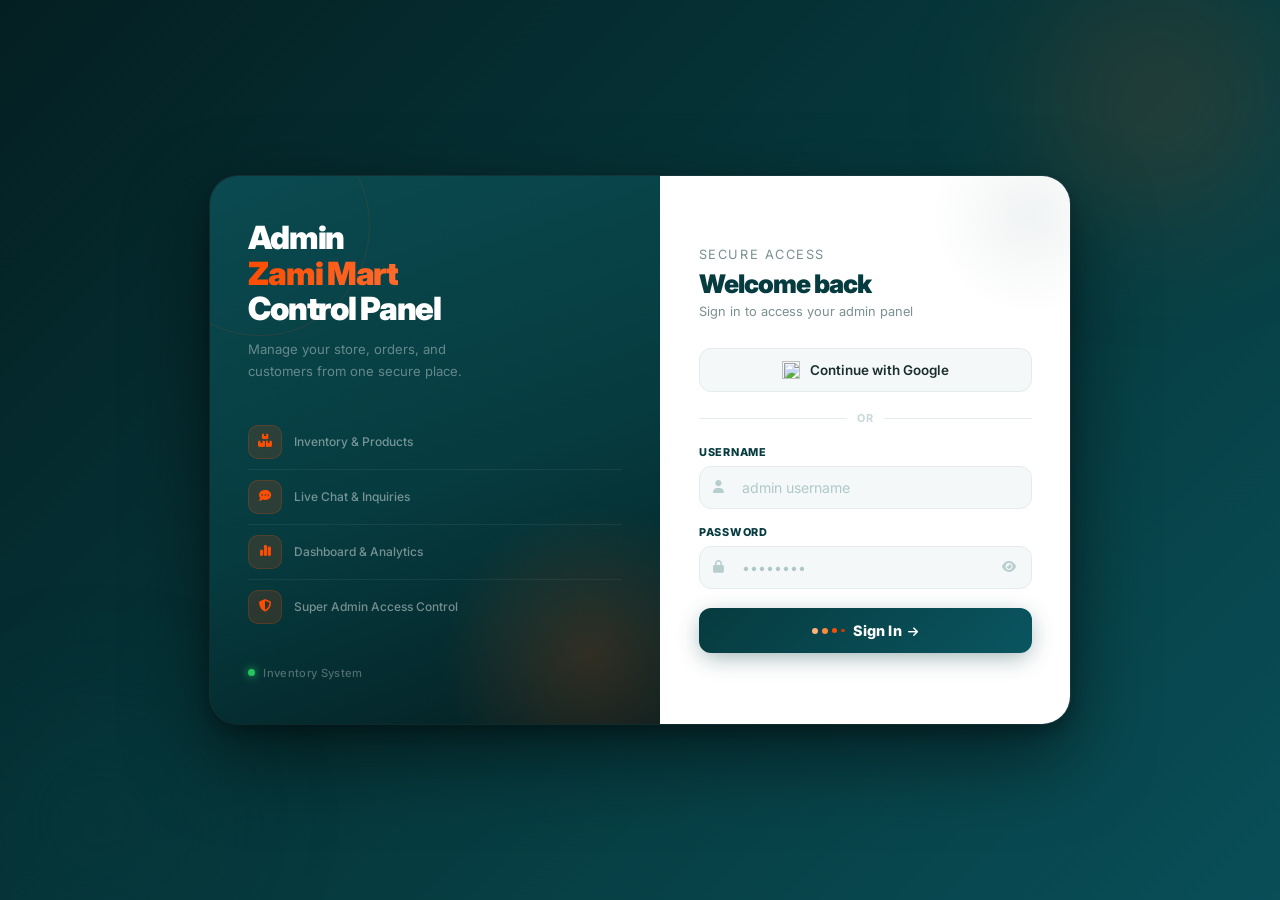
==== commit 7c233086: "Add files via upload" ====
--- a/admin-login.html
+++ b/admin-login.html
@@ -291,12 +291,8 @@
 .btn-google:active:not(:disabled) { transform: none; }
 .btn-google:disabled { opacity: .55; cursor: default; }
 .btn-google img { width: 18px; height: 18px; }
-.btn-google .g-spin {
-  width: 16px; height: 16px;
-  border: 2px solid #ddd; border-top-color: var(--teal);
-  border-radius: 50%; animation: spin .7s linear infinite; display: none;
-}
-.btn-google.loading .g-spin { display: block; }
+.btn-google .g-spin { display: none; }
+.btn-google.loading .g-spin { display: inline-flex; }
 .btn-google.loading .g-label { display: none; }
 
 /* Divider */
@@ -350,9 +346,8 @@
 .btn-login:hover:not(:disabled) { transform: translateY(-2px); box-shadow: 0 12px 32px -6px rgba(6,59,63,.5); filter: brightness(1.08); }
 .btn-login:active:not(:disabled) { transform: none; }
 .btn-login:disabled { opacity: .6; cursor: default; }
-.btn-spin { width: 16px; height: 16px; border: 2.5px solid rgba(255,255,255,.3); border-top-color: #fff; border-radius: 50%; animation: spin .7s linear infinite; display: none; }
-@keyframes spin { to { transform: rotate(360deg); } }
-.btn-login.loading .btn-spin { display: block; }
+.btn-spin { display: none; }
+.btn-login.loading .btn-spin { display: inline-flex; }
 .btn-login.loading .btn-text { display: none; }
 
 /* ── SUCCESS OVERLAY ── */
@@ -414,12 +409,21 @@
 
 /* Dots */
 .so-loader { display: flex; gap: 5px; align-items: center; animation: fadeSlideUp .35s ease .9s both; }
-.so-loader-dot { width: 5px; height: 5px; border-radius: 50%; background: rgba(15,23,42,.15); }
-.so-loader-dot:nth-child(1) { background: #0f172a; animation: dotBounce 1.1s ease 1.2s infinite; }
-.so-loader-dot:nth-child(2) { animation: dotBounce 1.1s ease 1.35s infinite; }
-.so-loader-dot:nth-child(3) { animation: dotBounce 1.1s ease 1.5s infinite; }
-@keyframes dotBounce { 0%,80%,100%{transform:scale(1);opacity:.4;} 40%{transform:scale(1.5);opacity:1;} }
 @keyframes fadeSlideUp { from{opacity:0;transform:translateY(7px);} to{opacity:1;transform:none;} }
+
+/* ZM Universal Loader — orange, 4s cycle (self-contained, this page has no style.css) */
+.zm-loader{ display:inline-flex; align-items:center; justify-content:center; gap:12px; }
+.zm-loader span{ display:inline-block; border-radius:50%; animation: zmLoaderPulse 4s ease-in-out infinite; }
+.zm-loader span:nth-child(1){ width:26px; height:26px; background:#ffb27a; animation-delay:0s; }
+.zm-loader span:nth-child(2){ width:26px; height:26px; background:#ff8a3d; animation-delay:-1s; }
+.zm-loader span:nth-child(3){ width:18px; height:18px; background:#fd4d02; animation-delay:-2s; }
+.zm-loader span:nth-child(4){ width:11px; height:11px; background:#c93e00; animation-delay:-3s; }
+@keyframes zmLoaderPulse{ 0%,100%{ transform:scale(.55); opacity:.35; } 50%{ transform:scale(1.15); opacity:1; } }
+.zm-loader.xs{ gap:4px; vertical-align:middle; }
+.zm-loader.xs span:nth-child(1),
+.zm-loader.xs span:nth-child(2){ width:6px; height:6px; }
+.zm-loader.xs span:nth-child(3){ width:5px; height:5px; }
+.zm-loader.xs span:nth-child(4){ width:3.5px; height:3.5px; }
 
 /* Hidden avatar kept for JS compat */
 .so-avatar { display: none; }
@@ -548,9 +552,9 @@
       <p class="so-sub" id="soSub">Redirecting to dashboard…</p>
       <div class="so-progress-wrap"><div class="so-progress-fill"></div></div>
       <div class="so-loader">
-        <span class="so-loader-dot"></span>
-        <span class="so-loader-dot"></span>
-        <span class="so-loader-dot"></span>
+        <div class="zm-loader xs">
+          <span></span><span></span><span></span><span></span>
+        </div>
       </div>
     </div>
 
@@ -595,7 +599,7 @@
     <button class="btn-google" id="btnGoogle">
       <img src="https://www.gstatic.com/firebasejs/ui/2.0.0/images/auth/google.svg" alt="">
       <span class="g-label">Continue with Google</span>
-      <div class="g-spin"></div>
+      <div class="g-spin zm-loader xs"><span></span><span></span><span></span><span></span></div>
     </button>
 
     <div class="divider">or</div>
@@ -624,7 +628,7 @@
     </div>
 
     <button class="btn-login" id="loginBtn">
-      <div class="btn-spin"></div>
+      <div class="btn-spin zm-loader xs"><span></span><span></span><span></span><span></span></div>
       <span class="btn-text">Sign In &nbsp;<i class="fa-solid fa-arrow-right" style="font-size:.8em"></i></span>
     </button>
 
